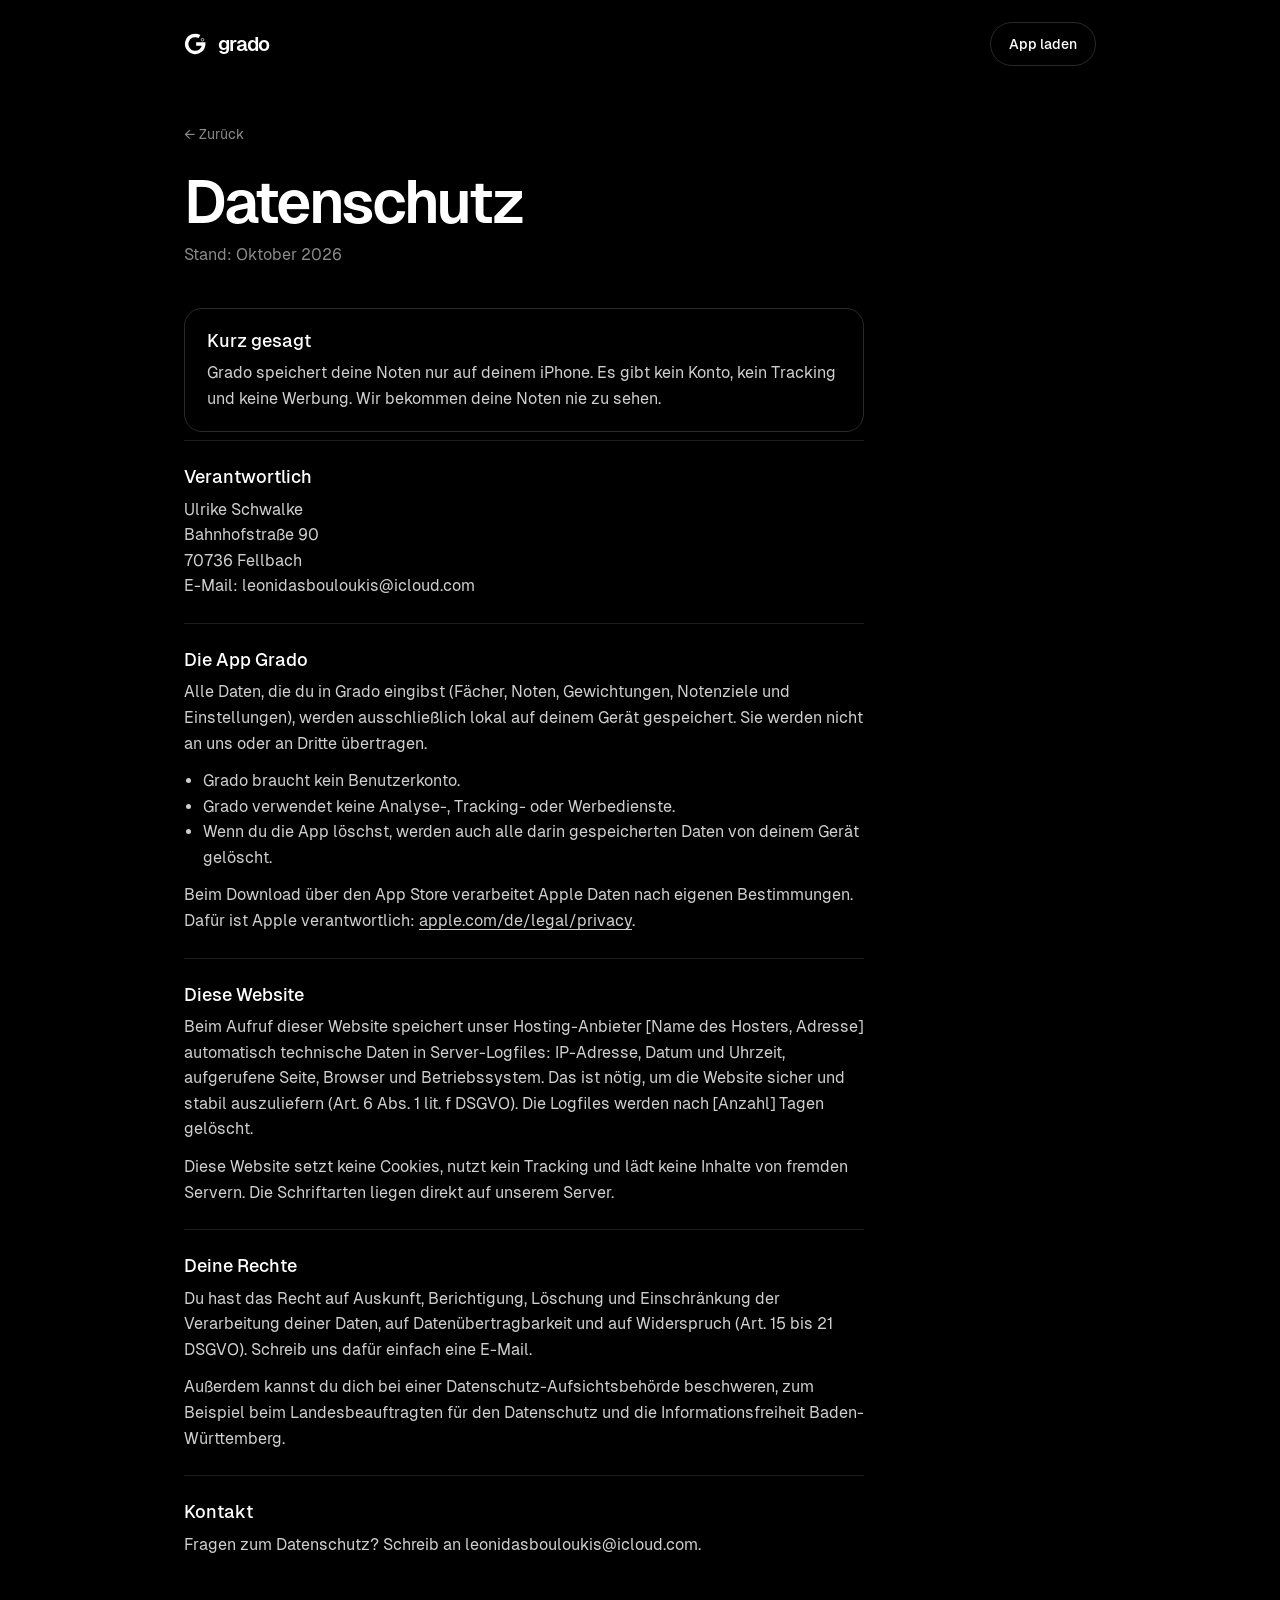
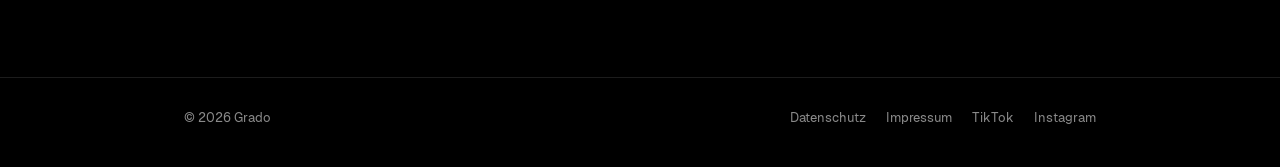
==== datenschutz.html @ 29f29869 "Add files via upload" ====
<!doctype html>
<html lang="de">
<head>
<meta charset="utf-8">
<meta name="theme-color" content="#000000">
<meta name="viewport" content="width=device-width,initial-scale=1,viewport-fit=cover">
<title>Datenschutz – Grado</title>
<meta name="description" content="Datenschutzerklärung für die App Grado und diese Website.">
<link rel="icon" type="image/png" href="assets/favicon.png">
<link rel="apple-touch-icon" href="assets/apple-touch-icon.png">
<link rel="stylesheet" href="style.css">
</head>
<body>
<header class="wrap top">
  <a class="mini" href="index.html" aria-label="Grado Startseite"><svg viewBox="80 60 280 300" aria-hidden="true"><path d="M 263.3 117.6 A 106.6 106.6 0 1 0 316.6 210 L 221.5 210" fill="none" stroke="currentColor" stroke-width="43"/><circle cx="302" cy="157" r="16.4" fill="none" stroke="currentColor" stroke-width="8"/></svg>grado</a>
  <nav aria-label="Hauptmenü"><a class="pill" href="https://apps.apple.com/de/app/grado/idXXXXXXXXXX">App laden</a></nav>
</header>
<div class="wrap">
  <main class="legal">
    <a class="back" href="index.html">← Zurück</a>
    <h1>Datenschutz</h1>
    <p class="stand">Stand: Oktober 2026</p>

    <section class="tldr">
      <h2>Kurz gesagt</h2>
      <p>Grado speichert deine Noten nur auf deinem iPhone. Es gibt kein Konto, kein Tracking und keine Werbung. Wir bekommen deine Noten nie zu sehen.</p>
    </section>
    <section>
      <h2>Verantwortlich</h2>
      <address>Ulrike Schwalke<br>Bahnhofstraße 90<br>70736 Fellbach<br>E-Mail: leonidasbouloukis@icloud.com</address>
    </section>
    <section>
      <h2>Die App Grado</h2>
      <p>Alle Daten, die du in Grado eingibst (Fächer, Noten, Gewichtungen, Notenziele und Einstellungen), werden ausschließlich lokal auf deinem Gerät gespeichert. Sie werden nicht an uns oder an Dritte übertragen.</p>
      <ul>
        <li>Grado braucht kein Benutzerkonto.</li>
        <li>Grado verwendet keine Analyse-, Tracking- oder Werbedienste.</li>
        <li>Wenn du die App löschst, werden auch alle darin gespeicherten Daten von deinem Gerät gelöscht.</li>
      </ul>
      <p>Beim Download über den App Store verarbeitet Apple Daten nach eigenen Bestimmungen. Dafür ist Apple verantwortlich: <a href="https://www.apple.com/de/legal/privacy/" target="_blank" rel="noopener">apple.com/de/legal/privacy</a>.</p>
    </section>
    <section>
      <h2>Diese Website</h2>
      <p>Beim Aufruf dieser Website speichert unser Hosting-Anbieter [Name des Hosters, Adresse] automatisch technische Daten in Server-Logfiles: IP-Adresse, Datum und Uhrzeit, aufgerufene Seite, Browser und Betriebssystem. Das ist nötig, um die Website sicher und stabil auszuliefern (Art. 6 Abs. 1 lit. f DSGVO). Die Logfiles werden nach [Anzahl] Tagen gelöscht.</p>
      <p>Diese Website setzt keine Cookies, nutzt kein Tracking und lädt keine Inhalte von fremden Servern. Die Schriftarten liegen direkt auf unserem Server.</p>
    </section>
    <section>
      <h2>Deine Rechte</h2>
      <p>Du hast das Recht auf Auskunft, Berichtigung, Löschung und Einschränkung der Verarbeitung deiner Daten, auf Datenübertragbarkeit und auf Widerspruch (Art. 15 bis 21 DSGVO). Schreib uns dafür einfach eine E-Mail.</p>
      <p>Außerdem kannst du dich bei einer Datenschutz-Aufsichtsbehörde beschweren, zum Beispiel beim Landesbeauftragten für den Datenschutz und die Informationsfreiheit Baden-Württemberg.</p>
    </section>
    <section>
      <h2>Kontakt</h2>
      <p>Fragen zum Datenschutz? Schreib an leonidasbouloukis@icloud.com.</p>
    </section>
  </main>
</div>
<footer>
  <div class="wrap">
    <span>© 2026 Grado</span>
    <nav aria-label="Rechtliches">
      <a href="datenschutz.html">Datenschutz</a>
      <a href="impressum.html">Impressum</a>
      <a href="https://www.tiktok.com/@grado.app0" target="_blank" rel="noopener">TikTok</a>
      <a href="https://www.instagram.com/grado_app" target="_blank" rel="noopener">Instagram</a>
    </nav>
  </div>
</footer>
</body>
</html>
---- style.css ----
@font-face{font-family:'Geist';font-weight:400;font-display:swap;src:url(fonts/geist-400.woff2) format('woff2')}
@font-face{font-family:'Geist';font-weight:500;font-display:swap;src:url(fonts/geist-500.woff2) format('woff2')}
@font-face{font-family:'Geist';font-weight:600;font-display:swap;src:url(fonts/geist-600.woff2) format('woff2')}

/* Grado – schwarz/weiß, sehr minimal. */
:root{
  --bg:#000;--fg:#fff;--soft:#cfcfcf;--mute:#8a8a8a;--line:#1c1c1c;--line2:#2a2a2a;
  --font:'Geist',-apple-system,'Helvetica Neue',Arial,sans-serif;
  --ease:cubic-bezier(.2,.7,.2,1);
  color-scheme:dark;
}
*{box-sizing:border-box}
body{margin:0;min-height:100vh;background:var(--bg);color:var(--fg);font:400 16px/1.6 var(--font);-webkit-font-smoothing:antialiased;display:flex;flex-direction:column}
a{color:inherit}
:focus-visible{outline:2px solid var(--fg);outline-offset:4px;border-radius:8px}
.wrap{width:100%;max-width:960px;margin:0 auto;padding-left:max(24px,env(safe-area-inset-left,0px));padding-right:max(24px,env(safe-area-inset-right,0px))}

/* Startseite */
.hero{min-height:88vh;min-height:88svh;display:flex;flex-direction:column;align-items:center;justify-content:center;text-align:center;padding-block:64px}
.mark{width:clamp(64px,10vw,88px);height:auto}
.name{font:600 clamp(64px,12vw,120px)/1 var(--font);letter-spacing:-.06em;margin:20px 0 0;padding-bottom:.12em}
.line{color:var(--mute);font-size:clamp(16px,2vw,19px);margin:6px 0 40px}
.store{display:inline-flex;align-items:center;gap:10px;min-height:50px;background:var(--fg);color:var(--bg);text-decoration:none;border-radius:999px;padding:0 24px 0 20px;font:500 15px/1 var(--font);transition:opacity .15s}
.store:hover{opacity:.85}
.store svg{width:19px;height:19px;flex:none;margin-top:-2px}
.free{color:var(--mute);font-size:13px;margin:16px 0 0}

.points{list-style:none;margin:0 auto;padding:0 0 96px;display:grid;grid-template-columns:repeat(3,minmax(0,1fr));text-align:center}
.points li{padding:8px 16px;border-left:1px solid var(--line)}
.points li:first-child{border-left:0}
.points b{display:block;font-weight:500;font-size:16px}
.points span{color:var(--mute);font-size:14px}

/* Footer */
footer{border-top:1px solid var(--line)}
footer .wrap{padding-block:24px 32px;display:flex;flex-wrap:wrap;gap:12px 24px;justify-content:space-between;align-items:center;color:var(--mute);font-size:13px}
footer nav{display:flex;flex-wrap:wrap;gap:4px 20px}
footer a{text-decoration:none;padding-block:6px}footer a:hover{color:var(--fg)}

/* Rechtliches */
.top{display:flex;align-items:center;justify-content:space-between;gap:16px;padding-block:22px}
.mini{display:inline-flex;align-items:center;gap:10px;text-decoration:none;font:600 20px/1 var(--font);letter-spacing:-.05em}
.mini svg{width:24px;height:24px}
.top nav a.pill{display:inline-flex;align-items:center;min-height:44px;padding:0 18px;border:1px solid var(--line2);border-radius:999px;text-decoration:none;font-size:14px;font-weight:500}
.top nav a.pill:hover{border-color:var(--fg)}
.legal{flex:1;padding-block:24px 96px;max-width:680px}
.legal h1{font:600 clamp(40px,7vw,60px)/1 var(--font);letter-spacing:-.05em;margin:16px 0 10px}
.legal .stand{color:var(--mute);margin:0 0 40px}
.legal h2{font:500 18px/1.3 var(--font);margin:0 0 8px}
.legal section{border-top:1px solid var(--line);padding-block:24px}
.legal p,.legal li,.legal address{color:var(--soft)}
.legal p{margin:0 0 12px}.legal p:last-child{margin-bottom:0}
.legal ul{padding-left:1.2em;margin:0 0 12px}
.legal address{font-style:normal}
.legal a{text-underline-offset:3px}
.legal .tldr{border:1px solid var(--line2);border-radius:18px;padding:20px 22px;margin-bottom:8px}
.back{display:inline-flex;align-items:center;min-height:44px;font-size:14px;text-decoration:none;color:var(--mute)}
.back:hover{color:var(--fg)}

/* Einblenden */
.in{animation:in .9s var(--ease) both}
.d1{animation-delay:.08s}.d2{animation-delay:.16s}.d3{animation-delay:.24s}
@keyframes in{from{opacity:.001;transform:translateY(10px)}to{opacity:1;transform:none}}

@media (max-width:600px){
  .points{grid-template-columns:1fr;padding-bottom:72px}
  .points li{border-left:0;border-top:1px solid var(--line);padding:18px 0}
  .points li:first-child{border-top:0}
}
@media (prefers-reduced-motion:reduce){.in{animation:none}.store{transition:none}}
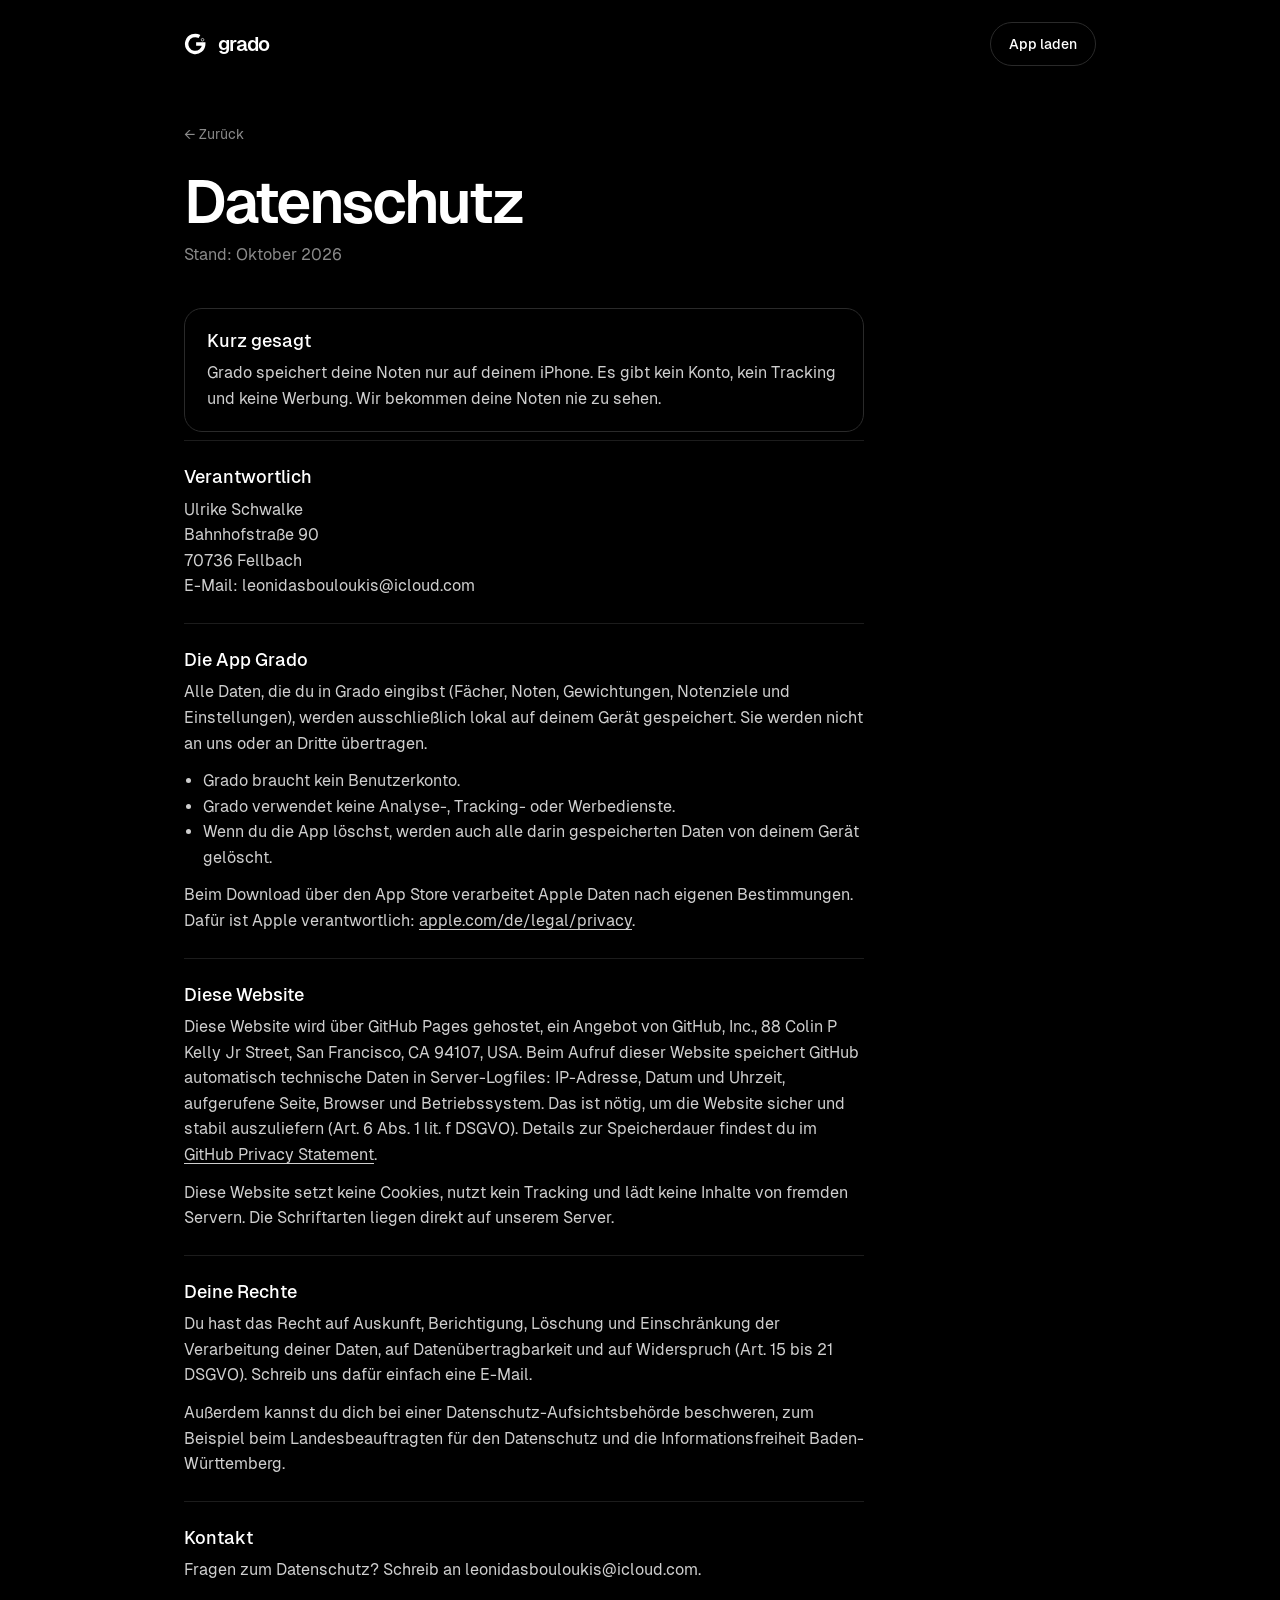
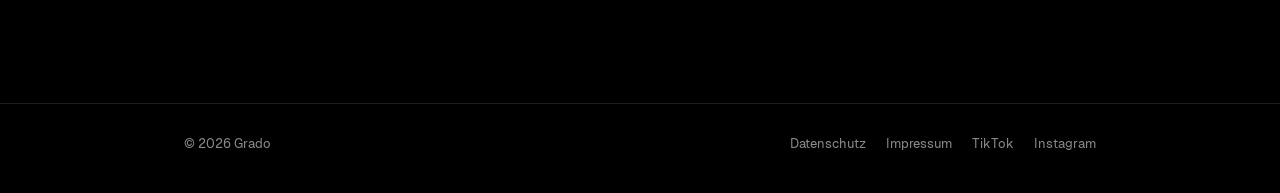
==== commit d3615494: "Update privacy information for website hosting" ====
--- a/datenschutz.html
+++ b/datenschutz.html
@@ -41,7 +41,7 @@
     </section>
     <section>
       <h2>Diese Website</h2>
-      <p>Beim Aufruf dieser Website speichert unser Hosting-Anbieter [Name des Hosters, Adresse] automatisch technische Daten in Server-Logfiles: IP-Adresse, Datum und Uhrzeit, aufgerufene Seite, Browser und Betriebssystem. Das ist nötig, um die Website sicher und stabil auszuliefern (Art. 6 Abs. 1 lit. f DSGVO). Die Logfiles werden nach [Anzahl] Tagen gelöscht.</p>
+      <p>Diese Website wird über GitHub Pages gehostet, ein Angebot von GitHub, Inc., 88 Colin P Kelly Jr Street, San Francisco, CA 94107, USA. Beim Aufruf dieser Website speichert GitHub automatisch technische Daten in Server-Logfiles: IP-Adresse, Datum und Uhrzeit, aufgerufene Seite, Browser und Betriebssystem. Das ist nötig, um die Website sicher und stabil auszuliefern (Art. 6 Abs. 1 lit. f DSGVO). Details zur Speicherdauer findest du im <a href="https://docs.github.com/en/site-policy/privacy-policies/github-general-privacy-statement" target="_blank" rel="noopener">GitHub Privacy Statement</a>.</p>
       <p>Diese Website setzt keine Cookies, nutzt kein Tracking und lädt keine Inhalte von fremden Servern. Die Schriftarten liegen direkt auf unserem Server.</p>
     </section>
     <section>
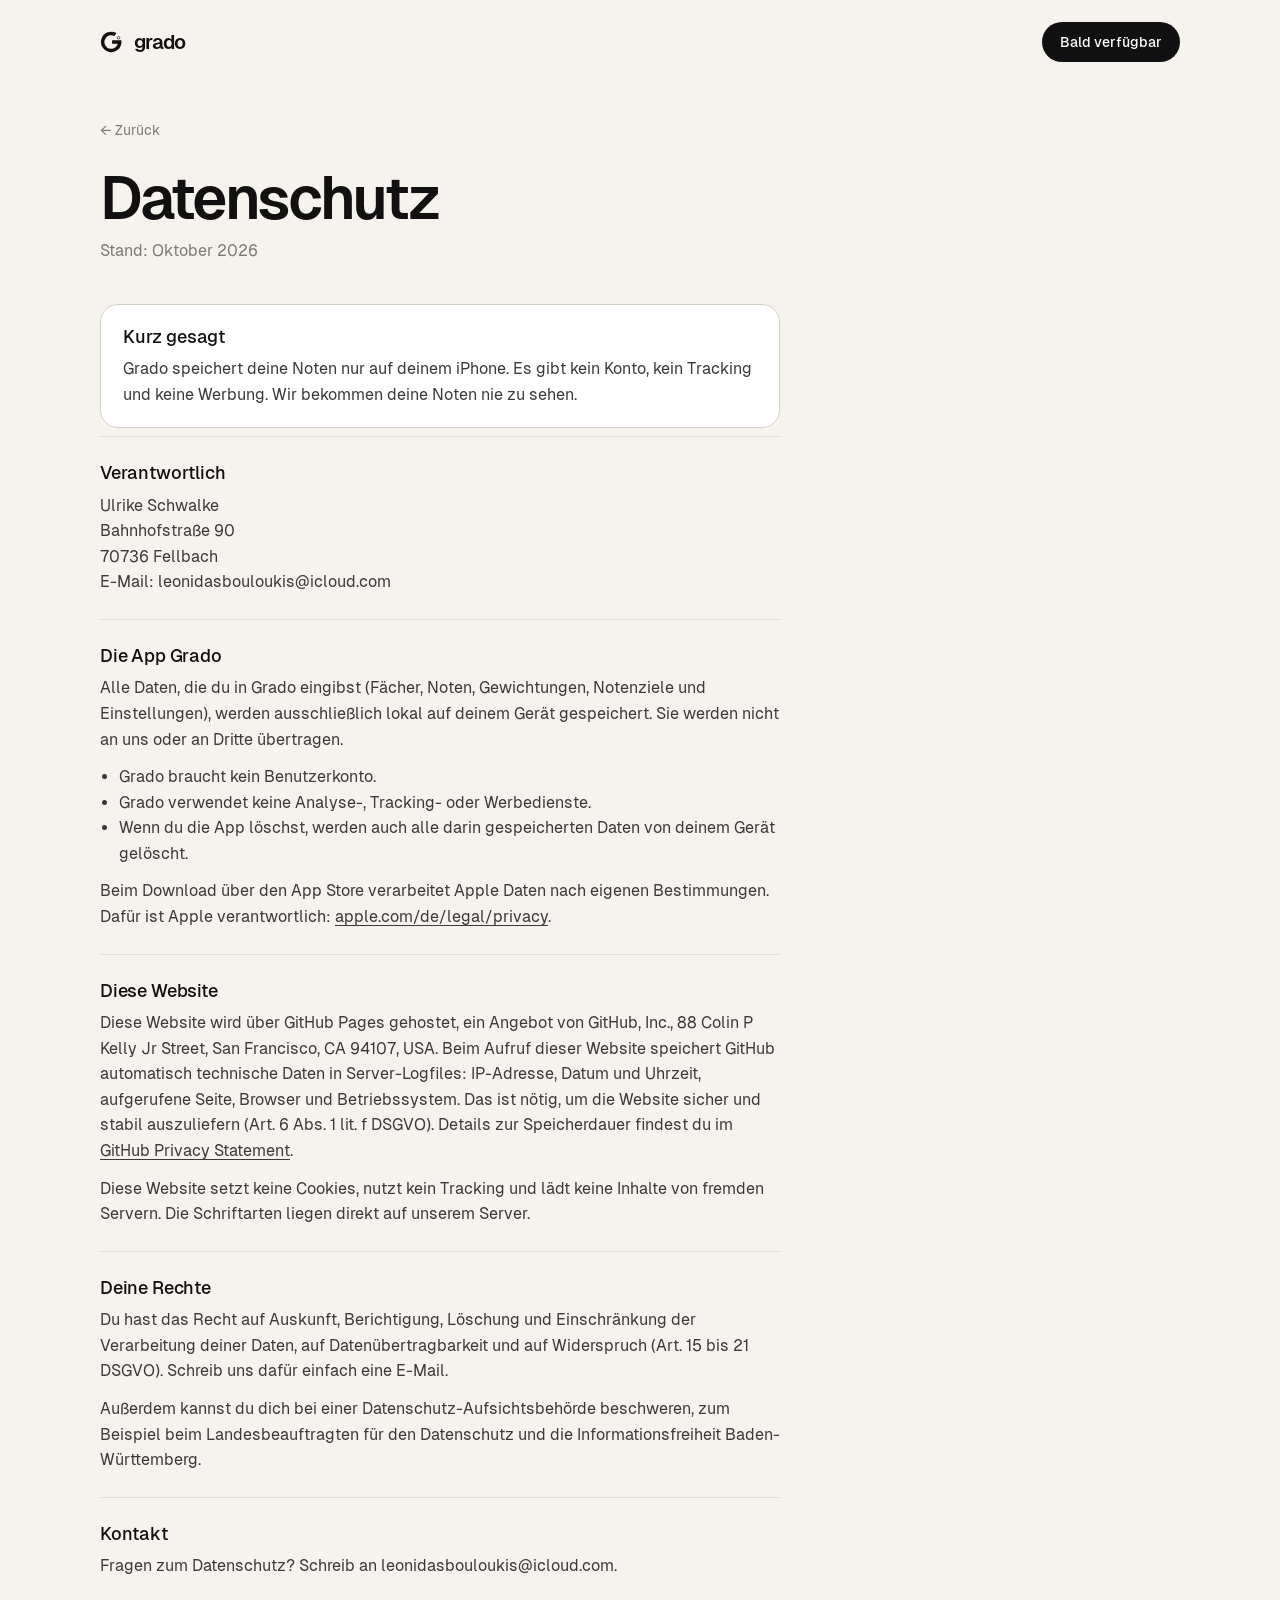
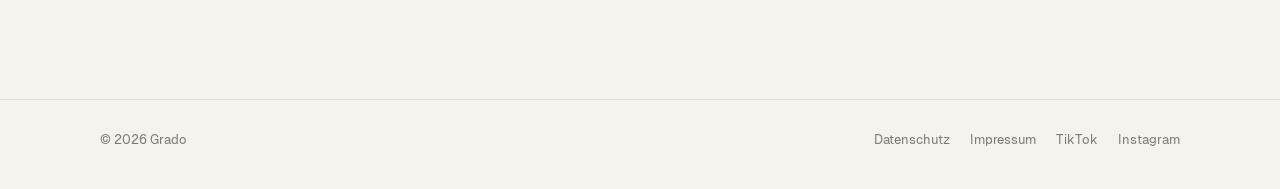
==== commit 7135f38a: "Add files via upload" ====
--- a/datenschutz.html
+++ b/datenschutz.html
@@ -2,18 +2,19 @@
 <html lang="de">
 <head>
 <meta charset="utf-8">
-<meta name="theme-color" content="#000000">
+<meta name="theme-color" content="#f6f3ee">
 <meta name="viewport" content="width=device-width,initial-scale=1,viewport-fit=cover">
 <title>Datenschutz – Grado</title>
 <meta name="description" content="Datenschutzerklärung für die App Grado und diese Website.">
 <link rel="icon" type="image/png" href="assets/favicon.png">
 <link rel="apple-touch-icon" href="assets/apple-touch-icon.png">
 <link rel="stylesheet" href="style.css">
+<script>try{var t=localStorage.getItem('grado-theme');if(t)document.documentElement.dataset.theme=t}catch(e){}</script>
 </head>
 <body>
 <header class="wrap top">
   <a class="mini" href="index.html" aria-label="Grado Startseite"><svg viewBox="80 60 280 300" aria-hidden="true"><path d="M 263.3 117.6 A 106.6 106.6 0 1 0 316.6 210 L 221.5 210" fill="none" stroke="currentColor" stroke-width="43"/><circle cx="302" cy="157" r="16.4" fill="none" stroke="currentColor" stroke-width="8"/></svg>grado</a>
-  <nav aria-label="Hauptmenü"><a class="pill" href="https://apps.apple.com/de/app/grado/idXXXXXXXXXX">App laden</a></nav>
+  <nav aria-label="Hauptmenü"><span class="pill">Bald verfügbar</span></nav>
 </header>
 <div class="wrap">
   <main class="legal">
--- a/style.css
+++ b/style.css
@@ -2,69 +2,153 @@
 @font-face{font-family:'Geist';font-weight:500;font-display:swap;src:url(fonts/geist-500.woff2) format('woff2')}
 @font-face{font-family:'Geist';font-weight:600;font-display:swap;src:url(fonts/geist-600.woff2) format('woff2')}
 
-/* Grado – schwarz/weiß, sehr minimal. */
+/* Grado – hell, ruhig, mit Lime-Akzent. Dunkel per Schalter im Footer. */
 :root{
-  --bg:#000;--fg:#fff;--soft:#cfcfcf;--mute:#8a8a8a;--line:#1c1c1c;--line2:#2a2a2a;
-  --font:'Geist',-apple-system,'Helvetica Neue',Arial,sans-serif;
-  --ease:cubic-bezier(.2,.7,.2,1);
-  color-scheme:dark;
+  --bg:#f6f3ee;--bg2:#efebe4;--card:#fff;--fg:#111;--soft:#3a3a3a;--mute:#7d7a74;--line:#e4dfd6;--line2:#d6d0c5;
+  --lime:#dcf47e;--ink:#111;--onink:#fff;--shadow:0 30px 60px -20px rgba(40,30,10,.25);
+  --font:'Geist',-apple-system,'Helvetica Neue',Arial,sans-serif;--ease:cubic-bezier(.2,.7,.2,1);
+  color-scheme:light;
+}
+:root[data-theme="dark"]{
+  --bg:#0b0b0b;--bg2:#131313;--card:#161616;--fg:#f4f4f2;--soft:#cfcfcf;--mute:#8a8a8a;--line:#1f1f1f;--line2:#2c2c2c;
+  --lime:#c8e86a;--ink:#f4f4f2;--onink:#0b0b0b;--shadow:0 30px 60px -20px rgba(0,0,0,.8);color-scheme:dark;
 }
 *{box-sizing:border-box}
-body{margin:0;min-height:100vh;background:var(--bg);color:var(--fg);font:400 16px/1.6 var(--font);-webkit-font-smoothing:antialiased;display:flex;flex-direction:column}
+html{scroll-behavior:smooth}
+body{margin:0;min-height:100vh;background:var(--bg);color:var(--fg);font:400 16px/1.6 var(--font);-webkit-font-smoothing:antialiased;display:flex;flex-direction:column;overflow-x:hidden;transition:background .3s,color .3s}
 a{color:inherit}
 :focus-visible{outline:2px solid var(--fg);outline-offset:4px;border-radius:8px}
-.wrap{width:100%;max-width:960px;margin:0 auto;padding-left:max(24px,env(safe-area-inset-left,0px));padding-right:max(24px,env(safe-area-inset-right,0px))}
+.wrap{width:100%;max-width:1120px;margin:0 auto;padding-left:max(20px,env(safe-area-inset-left,0px));padding-right:max(20px,env(safe-area-inset-right,0px))}
+.center{text-align:center}
+h1,h2,h3{font-weight:600;letter-spacing:-.045em;margin:0}
 
-/* Startseite */
-.hero{min-height:88vh;min-height:88svh;display:flex;flex-direction:column;align-items:center;justify-content:center;text-align:center;padding-block:64px}
-.mark{width:clamp(64px,10vw,88px);height:auto}
-.name{font:600 clamp(64px,12vw,120px)/1 var(--font);letter-spacing:-.06em;margin:20px 0 0;padding-bottom:.12em}
-.line{color:var(--mute);font-size:clamp(16px,2vw,19px);margin:6px 0 40px}
-.store{display:inline-flex;align-items:center;gap:10px;min-height:50px;background:var(--fg);color:var(--bg);text-decoration:none;border-radius:999px;padding:0 24px 0 20px;font:500 15px/1 var(--font);transition:opacity .15s}
-.store:hover{opacity:.85}
-.store svg{width:19px;height:19px;flex:none;margin-top:-2px}
-.free{color:var(--mute);font-size:13px;margin:16px 0 0}
+/* Navigation */
+.nav{position:sticky;top:0;z-index:20;display:flex;align-items:center;justify-content:space-between;padding-block:16px;background:color-mix(in srgb,var(--bg) 82%,transparent);-webkit-backdrop-filter:blur(14px);backdrop-filter:blur(14px)}
+.brand{display:inline-flex;align-items:center;gap:8px;text-decoration:none;font:600 22px/1 var(--font);letter-spacing:-.05em}
+.brand svg{width:24px;height:24px}
+.nav nav{display:flex;align-items:center;gap:28px;font-size:14px;color:var(--soft)}
+.nav nav a{text-decoration:none}.nav nav a:hover{color:var(--fg)}
+.cta{display:inline-flex;align-items:center;min-height:40px;padding:0 18px;border-radius:999px;background:var(--ink);color:var(--onink);font-weight:500;font-size:14px;text-decoration:none}
 
-.points{list-style:none;margin:0 auto;padding:0 0 96px;display:grid;grid-template-columns:repeat(3,minmax(0,1fr));text-align:center}
-.points li{padding:8px 16px;border-left:1px solid var(--line)}
-.points li:first-child{border-left:0}
-.points b{display:block;font-weight:500;font-size:16px}
-.points span{color:var(--mute);font-size:14px}
+/* Hero */
+.hero{position:relative;min-height:calc(100svh - 72px);display:flex;flex-direction:column;align-items:center;overflow:hidden;padding-top:clamp(40px,8vh,96px)}
+.hero-copy{position:relative;z-index:2;text-align:center;display:flex;flex-direction:column;align-items:center}
+.badge{display:inline-flex;align-items:center;gap:8px;margin:0 0 22px;padding:6px 14px;border:1px solid var(--line2);border-radius:999px;font-size:13px;color:var(--soft);background:var(--card)}
+.pulse{width:7px;height:7px;border-radius:50%;background:#30d158;box-shadow:0 0 0 0 rgba(48,209,88,.5);animation:pulse 2s infinite}
+@keyframes pulse{70%{box-shadow:0 0 0 8px rgba(48,209,88,0)}100%{box-shadow:0 0 0 0 rgba(48,209,88,0)}}
+.hero h1{font-size:clamp(46px,8.4vw,104px);line-height:.98}
+.hero h1 span{color:var(--mute)}
+.sub{max-width:440px;color:var(--soft);font-size:clamp(16px,1.8vw,18px);margin:20px 0 28px}
+.actions{display:flex;flex-wrap:wrap;align-items:center;justify-content:center;gap:12px 18px}
+.store{display:inline-flex;align-items:center;gap:10px;min-height:52px;padding:0 26px 0 22px;border-radius:999px;background:var(--ink);color:var(--onink);font:500 15px/1 var(--font);text-decoration:none;transition:transform .2s var(--ease)}
+a.store:hover{transform:translateY(-2px)}
+.store svg{width:19px;height:19px;margin-top:-2px}
+.store.ghost{background:transparent;color:var(--fg);box-shadow:inset 0 0 0 1px var(--line2);padding:0 26px}
+.note{font-size:13px;color:var(--mute)}
+
+/* schwebende Noten-Chips */
+.chips{position:absolute;inset:0;pointer-events:none;z-index:1}
+.chip{position:absolute;display:flex;align-items:center;gap:8px;padding:8px 12px 8px 10px;border-radius:14px;background:var(--card);box-shadow:0 10px 30px -12px rgba(40,30,10,.25),0 0 0 1px var(--line);font-size:13px;color:var(--soft);animation:float 7s ease-in-out infinite;white-space:nowrap}
+.chip i{width:8px;height:8px;border-radius:50%;background:var(--c)}
+.chip b{font-weight:600;color:var(--fg)}
+.chip svg{width:44px;height:15px}.chip path{fill:none;stroke:var(--c,#30d158);stroke-width:1.8;stroke-linecap:round;stroke-linejoin:round}
+.chip:nth-child(1) path{stroke:#ff9f0a}.chip:nth-child(2) path{stroke:#30d158}.chip:nth-child(3) path{stroke:#0a84ff}.chip:nth-child(4) path{stroke:#bf5af2}.chip:nth-child(5) path{stroke:#ff375f}.chip:nth-child(6) path{stroke:#64d2ff}
+.c1{left:9%;top:16%}.c2{right:10%;top:13%;animation-delay:-2s}.c3{left:4%;top:44%;animation-delay:-4s}.c4{right:5%;top:41%;animation-delay:-1s}.c5{left:15%;top:66%;animation-delay:-3s}.c6{right:14%;top:64%;animation-delay:-5s}
+@keyframes float{50%{transform:translateY(-12px)}}
+
+/* iPhone */
+.phone{position:relative;width:300px;aspect-ratio:690/1500;padding:10px;border-radius:52px;background:#0a0a0a;box-shadow:inset 0 0 0 2px #2b2b2b,0 0 0 1px #000,var(--shadow)}
+.phone::before{content:"";position:absolute;top:20px;left:50%;width:30%;height:24px;transform:translateX(-50%);border-radius:20px;background:#000;z-index:2}
+.phone img{display:block;width:100%;height:100%;border-radius:42px;object-fit:cover}
+.phone.sm{width:260px}
+.hero-phone{position:relative;z-index:2;margin-top:clamp(36px,6vh,64px);margin-bottom:-260px;transform:translateY(var(--rise,0px));will-change:transform}
+
+/* Bänder */
+.band{position:relative;padding-block:clamp(72px,11vw,140px)}
+.band h2{font-size:clamp(36px,5.4vw,64px);line-height:1.02}
+.side{color:var(--soft);font-size:16px;max-width:300px;margin:16px 0 0}
+.lime{background:var(--lime);color:#111}
+.lime .side{color:#2c2c2c}
+.trio{display:grid;grid-template-columns:1fr auto 1fr;align-items:center;gap:48px}
+.trio .side{justify-self:end}
+.stage{position:relative;display:flex;justify-content:center}
+.tag{position:absolute;padding:10px 16px;border-radius:16px;background:#fff;color:#111;font:600 22px/1.1 var(--font);box-shadow:0 14px 30px -12px rgba(0,0,0,.3);animation:float 6s ease-in-out infinite}
+.tag small{display:block;font:500 11px/1.4 var(--font);color:#7d7a74;letter-spacing:.06em;text-transform:uppercase}
+.t1{left:-70px;top:22%}.t2{right:-70px;top:52%;animation-delay:-3s;color:#1f9e6b}
+
+.cards{display:grid;grid-template-columns:repeat(3,1fr);gap:16px;margin-top:48px}
+.card{background:var(--card);border-radius:28px;padding:22px;box-shadow:0 0 0 1px var(--line)}
+.card h3{font-size:20px;margin:22px 0 6px;letter-spacing:-.03em}
+.card p{margin:0;color:var(--mute);font-size:15px}
+.viz{height:120px;border-radius:18px;background:var(--bg2);display:flex;align-items:center;justify-content:center;padding:16px;font-size:12px;font-weight:500}
+.weight{gap:6px;align-items:stretch}
+.weight span{display:flex;align-items:flex-end;padding:10px;border-radius:12px;background:var(--ink);color:var(--onink)}
+.weight span+span{background:var(--lime);color:#111}
+.toggle{gap:0}
+.toggle span{padding:10px 20px;border-radius:999px;font-size:16px;font-weight:600;color:var(--mute)}
+.toggle span.on{background:var(--card);color:var(--fg);box-shadow:0 4px 14px -6px rgba(0,0,0,.25)}
+.lock svg{width:52px;height:52px;fill:none;stroke:var(--fg);stroke-width:1.6;stroke-linecap:round}
+
+.dark{background:#0b0b0b;color:#f4f4f2}
+:root[data-theme="dark"] .dark{background:var(--bg2)}
+.dark .side{color:#a8a8a8}
+.duo{display:grid;grid-template-columns:1fr 1fr;align-items:center;gap:48px}
+.tilt{transform:rotate(4deg)}
+
+.end{padding-bottom:clamp(80px,10vw,120px)}
+.end .mark{width:56px;height:56px;margin-bottom:24px}
+.end .side{margin:16px auto 32px}
 
 /* Footer */
 footer{border-top:1px solid var(--line)}
 footer .wrap{padding-block:24px 32px;display:flex;flex-wrap:wrap;gap:12px 24px;justify-content:space-between;align-items:center;color:var(--mute);font-size:13px}
-footer nav{display:flex;flex-wrap:wrap;gap:4px 20px}
+footer nav{display:flex;flex-wrap:wrap;align-items:center;gap:4px 20px}
 footer a{text-decoration:none;padding-block:6px}footer a:hover{color:var(--fg)}
+.theme{width:46px;height:26px;border-radius:999px;border:0;padding:3px;background:var(--line2);cursor:pointer;display:inline-flex}
+.theme span{width:20px;height:20px;border-radius:50%;background:var(--card);box-shadow:0 1px 3px rgba(0,0,0,.3);transition:transform .25s var(--ease)}
+:root[data-theme="dark"] .theme span{transform:translateX(20px)}
 
-/* Rechtliches */
+/* Rechtliches (Datenschutz, Impressum) */
 .top{display:flex;align-items:center;justify-content:space-between;gap:16px;padding-block:22px}
 .mini{display:inline-flex;align-items:center;gap:10px;text-decoration:none;font:600 20px/1 var(--font);letter-spacing:-.05em}
 .mini svg{width:24px;height:24px}
-.top nav a.pill{display:inline-flex;align-items:center;min-height:44px;padding:0 18px;border:1px solid var(--line2);border-radius:999px;text-decoration:none;font-size:14px;font-weight:500}
-.top nav a.pill:hover{border-color:var(--fg)}
+.top nav .pill{display:inline-flex;align-items:center;min-height:40px;padding:0 18px;border-radius:999px;background:var(--ink);color:var(--onink);text-decoration:none;font-size:14px;font-weight:500}
 .legal{flex:1;padding-block:24px 96px;max-width:680px}
 .legal h1{font:600 clamp(40px,7vw,60px)/1 var(--font);letter-spacing:-.05em;margin:16px 0 10px}
 .legal .stand{color:var(--mute);margin:0 0 40px}
-.legal h2{font:500 18px/1.3 var(--font);margin:0 0 8px}
+.legal h2{font:500 18px/1.3 var(--font);letter-spacing:-.01em;margin:0 0 8px}
 .legal section{border-top:1px solid var(--line);padding-block:24px}
 .legal p,.legal li,.legal address{color:var(--soft)}
 .legal p{margin:0 0 12px}.legal p:last-child{margin-bottom:0}
 .legal ul{padding-left:1.2em;margin:0 0 12px}
 .legal address{font-style:normal}
 .legal a{text-underline-offset:3px}
-.legal .tldr{border:1px solid var(--line2);border-radius:18px;padding:20px 22px;margin-bottom:8px}
+.legal .tldr{border:1px solid var(--line2);border-radius:18px;padding:20px 22px;margin-bottom:8px;background:var(--card)}
 .back{display:inline-flex;align-items:center;min-height:44px;font-size:14px;text-decoration:none;color:var(--mute)}
 .back:hover{color:var(--fg)}
 
-/* Einblenden */
-.in{animation:in .9s var(--ease) both}
-.d1{animation-delay:.08s}.d2{animation-delay:.16s}.d3{animation-delay:.24s}
-@keyframes in{from{opacity:.001;transform:translateY(10px)}to{opacity:1;transform:none}}
+/* Einblenden beim Scrollen */
+.rv{opacity:0;transform:translateY(18px);transition:opacity .8s var(--ease),transform .8s var(--ease)}
+.rv.on{opacity:1;transform:none}
+.d1{transition-delay:.08s}.d2{transition-delay:.16s}.d3{transition-delay:.24s}
+.legal .rv,.legal .rv.on{opacity:1;transform:none}
 
+@media (max-width:900px){
+  .hide-s{display:none}
+  .trio,.duo{grid-template-columns:1fr;text-align:center;justify-items:center;gap:40px}
+  .trio .side,.duo .side{justify-self:center;margin-inline:auto}
+  .cards{grid-template-columns:1fr}
+  .t1{left:-24px;top:8%}.t2{right:-24px}
+}
 @media (max-width:600px){
-  .points{grid-template-columns:1fr;padding-bottom:72px}
-  .points li{border-left:0;border-top:1px solid var(--line);padding:18px 0}
-  .points li:first-child{border-top:0}
+  .c3,.c4,.c5,.c6{display:none}
+  .c1{left:4%;top:16px}.c2{right:4%;top:44px}.c5{left:2%;top:auto;bottom:34%}.c6{right:2%;top:auto;bottom:30%}
+  .chip{font-size:12px;padding:6px 10px 6px 8px}.chip svg{width:34px}
+  .phone{width:250px}.phone.sm{width:230px}
+  .hero-phone{margin-bottom:-200px}
+  .hero{padding-top:104px}
 }
-@media (prefers-reduced-motion:reduce){.in{animation:none}.store{transition:none}}
+@media (prefers-reduced-motion:reduce){
+  *{animation:none!important;transition:none!important}
+  .rv{opacity:1;transform:none}
+}
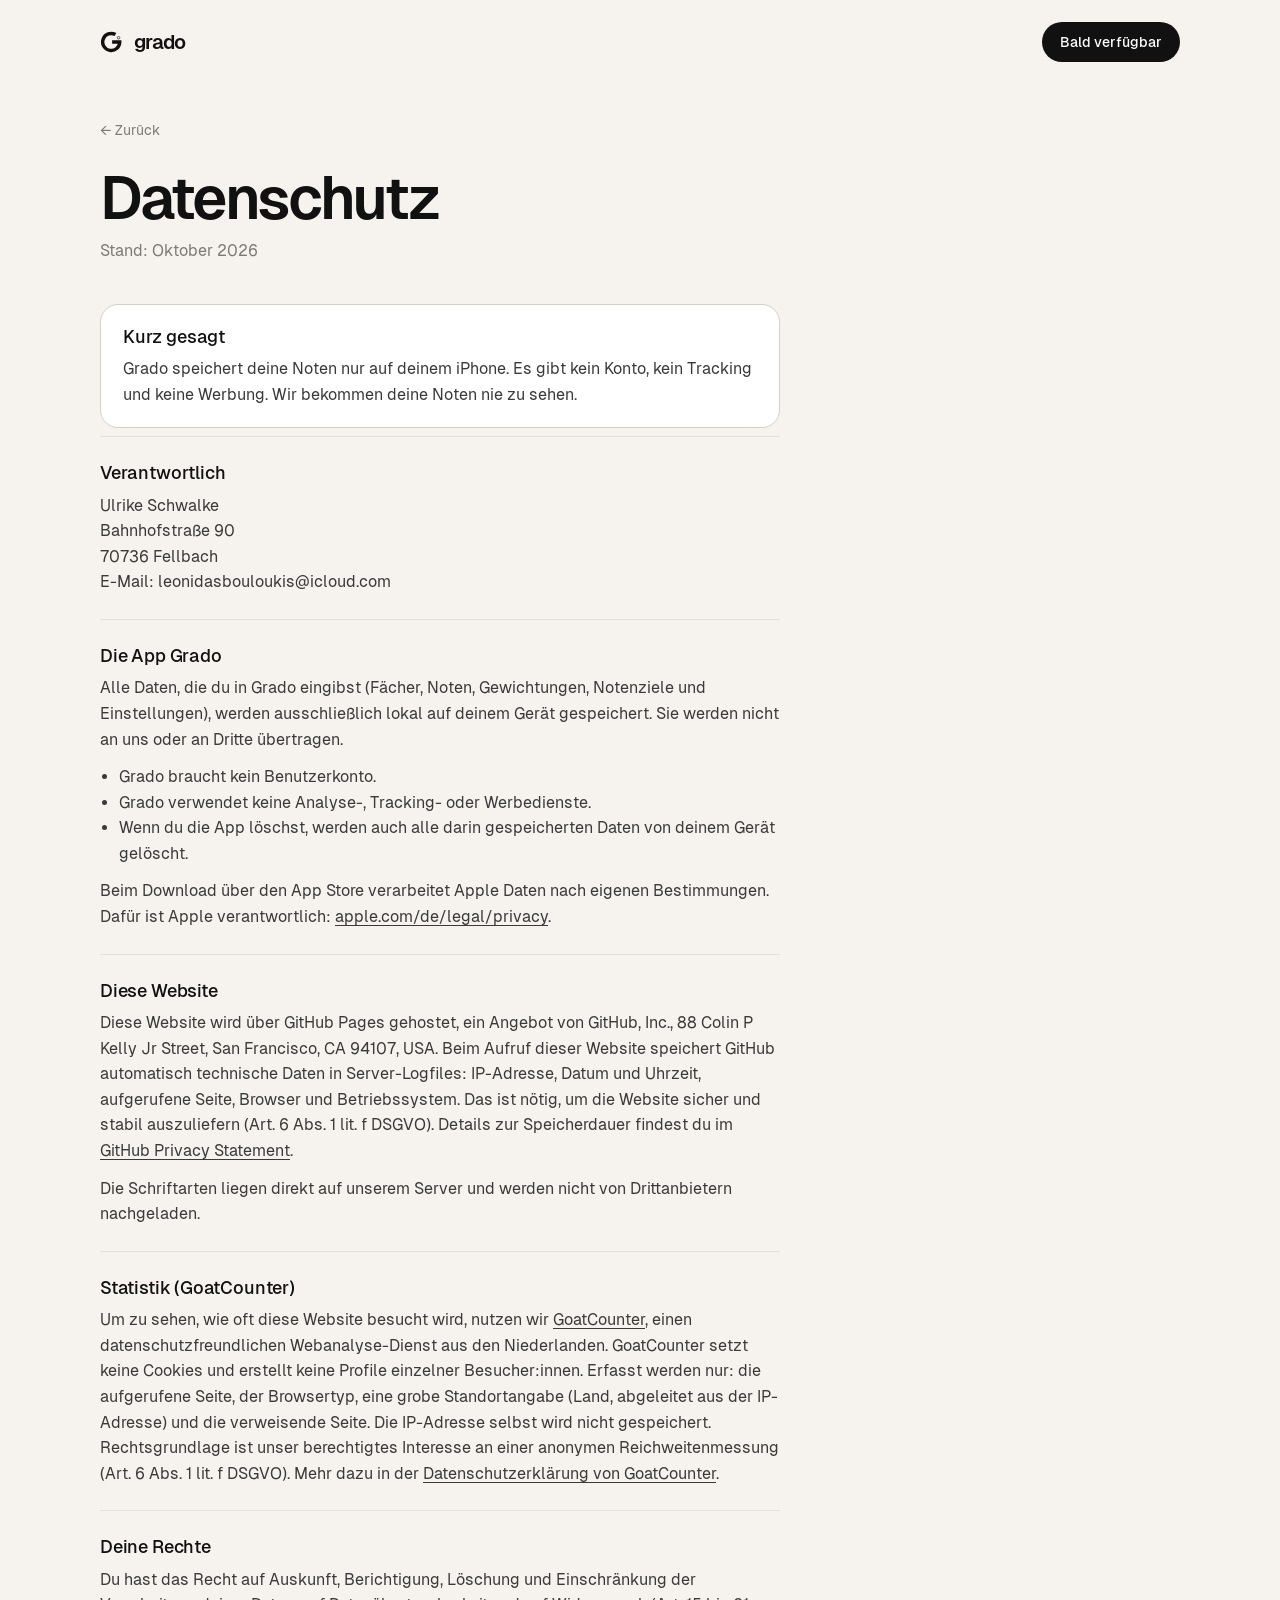
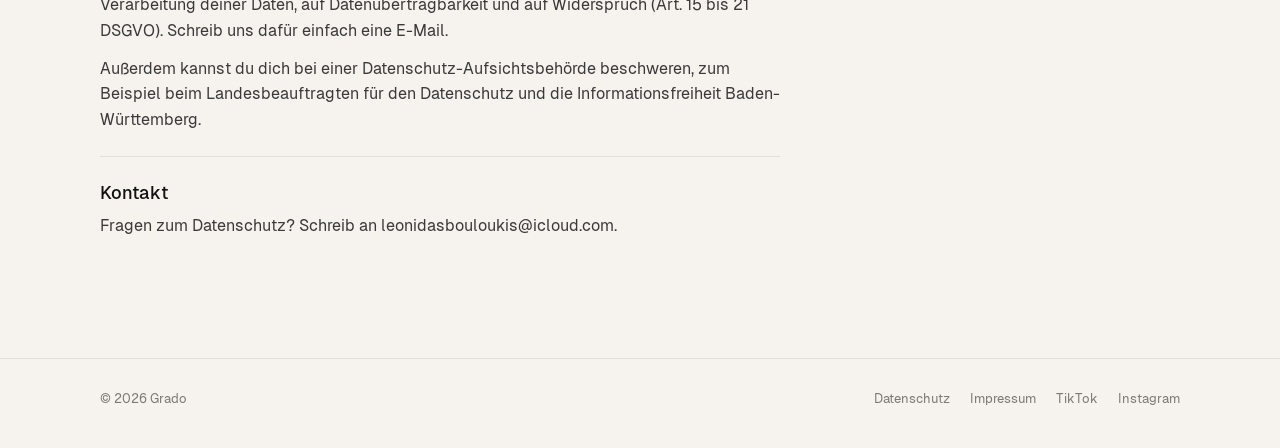
==== commit 286b2096: "Update privacy policy section and add GoatCounter" ====
--- a/datenschutz.html
+++ b/datenschutz.html
@@ -43,7 +43,11 @@
     <section>
       <h2>Diese Website</h2>
       <p>Diese Website wird über GitHub Pages gehostet, ein Angebot von GitHub, Inc., 88 Colin P Kelly Jr Street, San Francisco, CA 94107, USA. Beim Aufruf dieser Website speichert GitHub automatisch technische Daten in Server-Logfiles: IP-Adresse, Datum und Uhrzeit, aufgerufene Seite, Browser und Betriebssystem. Das ist nötig, um die Website sicher und stabil auszuliefern (Art. 6 Abs. 1 lit. f DSGVO). Details zur Speicherdauer findest du im <a href="https://docs.github.com/en/site-policy/privacy-policies/github-general-privacy-statement" target="_blank" rel="noopener">GitHub Privacy Statement</a>.</p>
-      <p>Diese Website setzt keine Cookies, nutzt kein Tracking und lädt keine Inhalte von fremden Servern. Die Schriftarten liegen direkt auf unserem Server.</p>
+      <p>Die Schriftarten liegen direkt auf unserem Server und werden nicht von Drittanbietern nachgeladen.</p>
+    </section>
+    <section>
+      <h2>Statistik (GoatCounter)</h2>
+      <p>Um zu sehen, wie oft diese Website besucht wird, nutzen wir <a href="https://www.goatcounter.com/" target="_blank" rel="noopener">GoatCounter</a>, einen datenschutzfreundlichen Webanalyse-Dienst aus den Niederlanden. GoatCounter setzt keine Cookies und erstellt keine Profile einzelner Besucher:innen. Erfasst werden nur: die aufgerufene Seite, der Browsertyp, eine grobe Standortangabe (Land, abgeleitet aus der IP-Adresse) und die verweisende Seite. Die IP-Adresse selbst wird nicht gespeichert. Rechtsgrundlage ist unser berechtigtes Interesse an einer anonymen Reichweitenmessung (Art. 6 Abs. 1 lit. f DSGVO). Mehr dazu in der <a href="https://www.goatcounter.com/privacy" target="_blank" rel="noopener">Datenschutzerklärung von GoatCounter</a>.</p>
     </section>
     <section>
       <h2>Deine Rechte</h2>
@@ -67,5 +71,6 @@
     </nav>
   </div>
 </footer>
+<script data-goatcounter="https://leonidas.goatcounter.com/count" async src="//gc.zgo.at/count.js"></script>
 </body>
 </html>
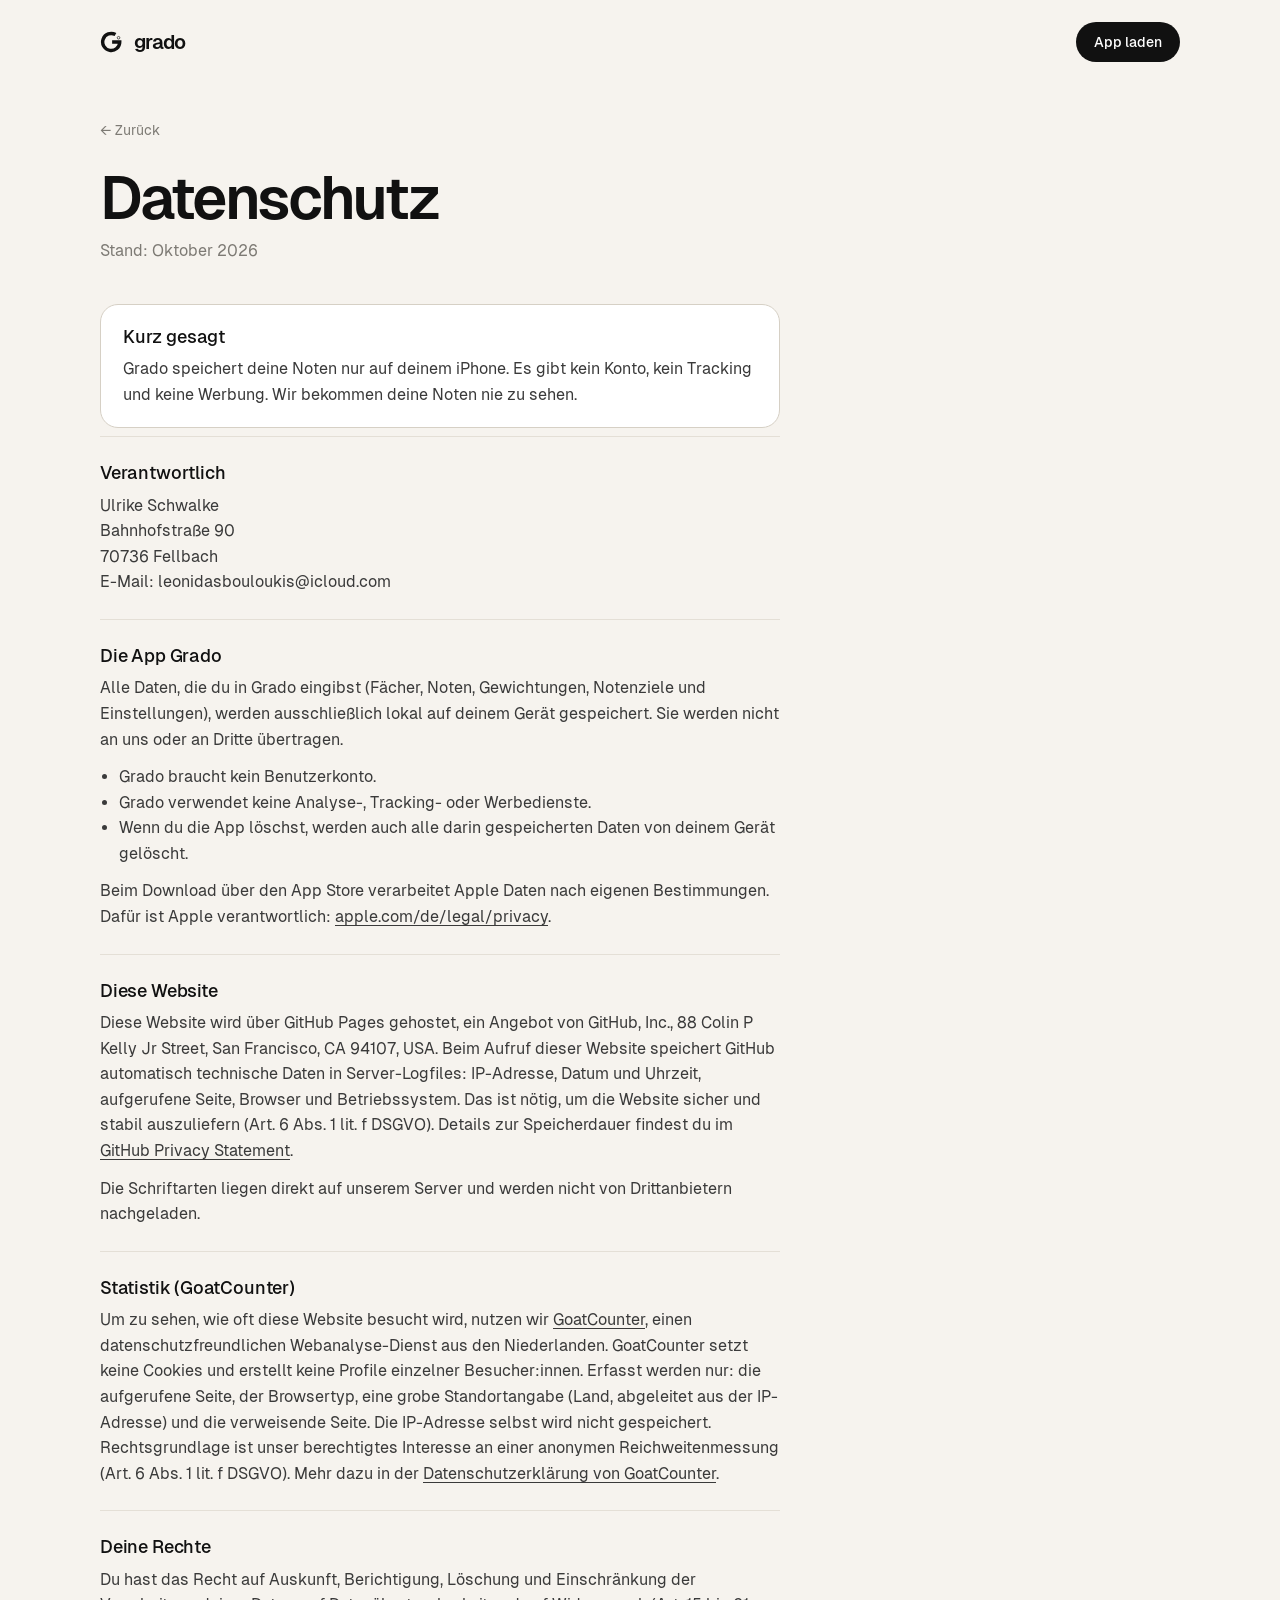
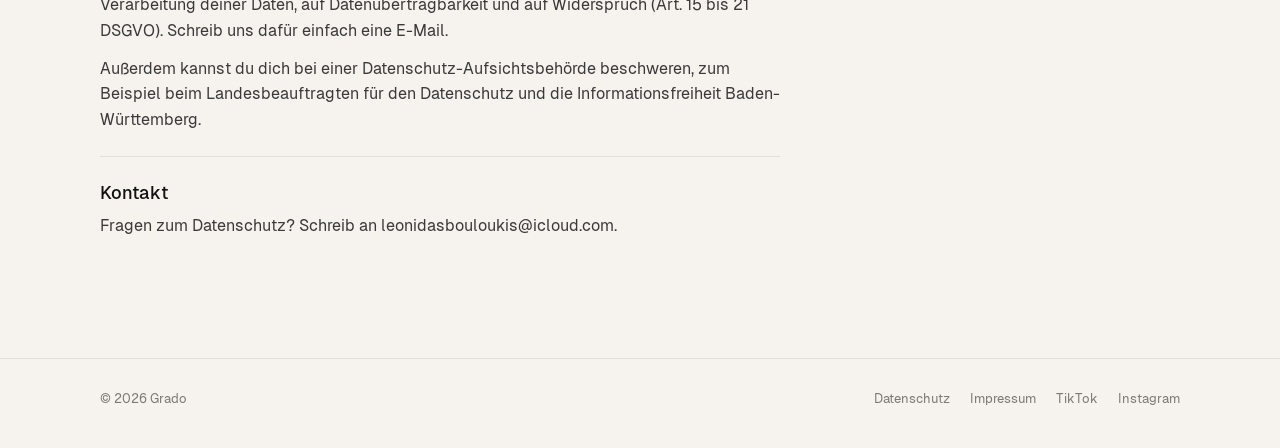
==== commit 1f678e99: "Update navigation menu with app download link" ====
--- a/datenschutz.html
+++ b/datenschutz.html
@@ -14,7 +14,7 @@
 <body>
 <header class="wrap top">
   <a class="mini" href="index.html" aria-label="Grado Startseite"><svg viewBox="80 60 280 300" aria-hidden="true"><path d="M 263.3 117.6 A 106.6 106.6 0 1 0 316.6 210 L 221.5 210" fill="none" stroke="currentColor" stroke-width="43"/><circle cx="302" cy="157" r="16.4" fill="none" stroke="currentColor" stroke-width="8"/></svg>grado</a>
-  <nav aria-label="Hauptmenü"><span class="pill">Bald verfügbar</span></nav>
+  <nav aria-label="Hauptmenü"><a class="pill" href="https://apps.apple.com/de/app/grado/id6813142168">App laden</a></nav>
 </header>
 <div class="wrap">
   <main class="legal">
--- a/style.css
+++ b/style.css
@@ -147,6 +147,10 @@
   .phone{width:250px}.phone.sm{width:230px}
   .hero-phone{margin-bottom:-200px}
   .hero{padding-top:104px}
+  /* Auf schmalen Screens ist neben dem Phone-Mockup kein Platz mehr für die
+     schwebenden Ziel/Benötigt-Badges, sonst überlappen sie den Notenverlauf. */
+  .stage{flex-wrap:wrap;row-gap:16px;align-items:center}
+  .tag{position:static;animation:none}
 }
 @media (prefers-reduced-motion:reduce){
   *{animation:none!important;transition:none!important}
